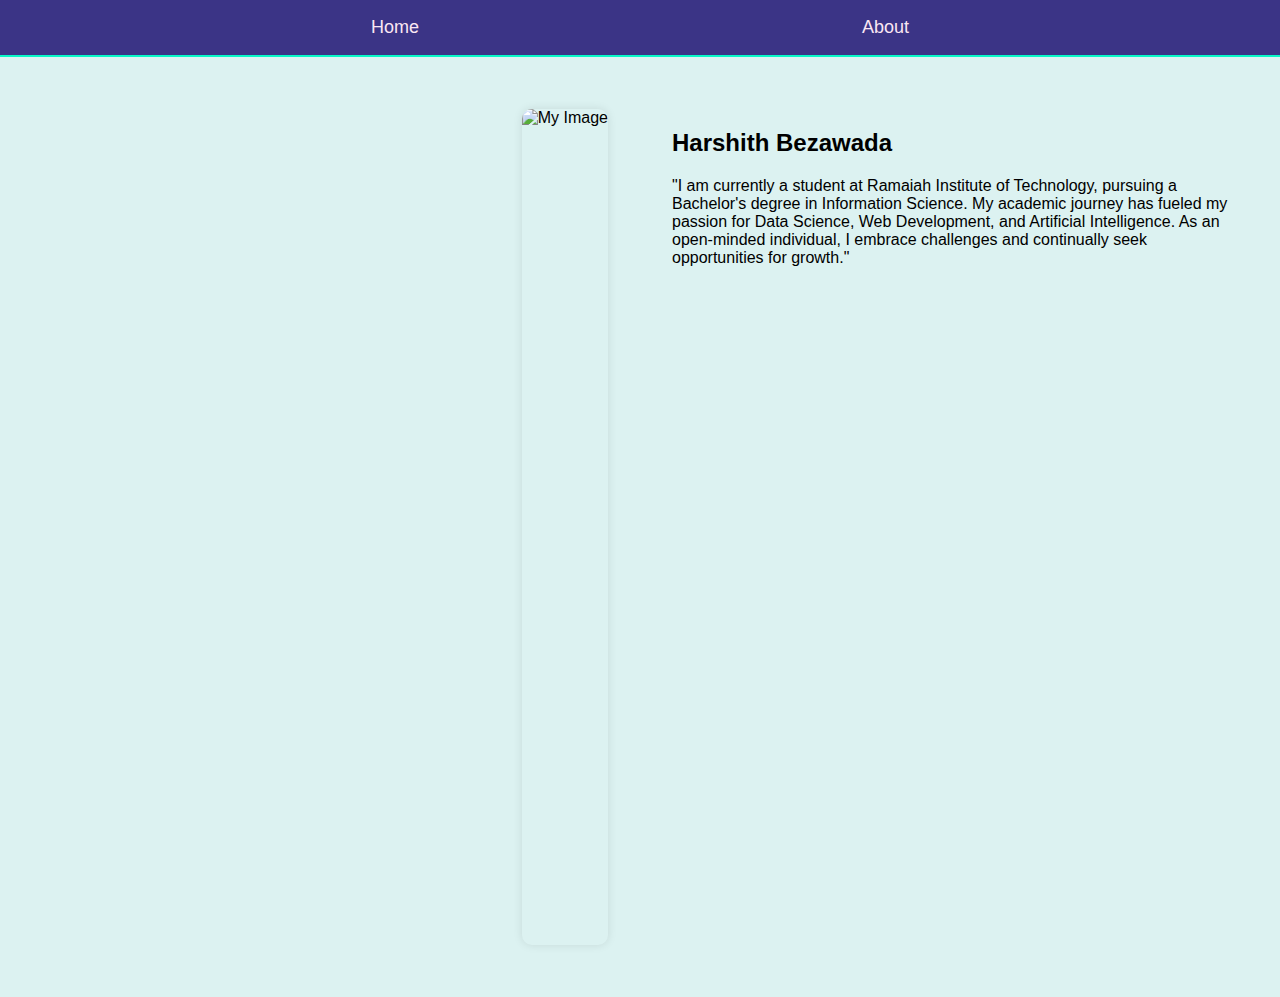
==== index.html @ d0ade3f1 "index" ====
<!DOCTYPE html>
<html lang="en">

<head>
    <meta charset="UTF-8">
    <meta name="viewport" content="width=device-width, initial-scale=1.0">
    <title>My Profile</title>
    <link rel="stylesheet" href="MyProfile.css">
</head>

<body>
    <nav>
        <a href="MyProfile.html">Home</a>
        <a href="About.html">About</a>
    </nav>
    <section class="container">
        <div class="image-container">
            <img src="pic.jpg" alt="My Image">
        </div>

        <div class="text-container">
            <h2>Harshith Bezawada</h2>
            <p>"I am currently a student at Ramaiah Institute of Technology, pursuing a Bachelor's degree in Information Science. My academic journey has fueled my passion for Data Science, Web Development, and Artificial Intelligence. As an open-minded individual, I embrace challenges and continually seek opportunities for growth."</p>
        </div>
    </section>
</body>

</html>
---- MyProfile.css ----
/* Specify the body font, remove margins and padding, set background color, and hide horizontal overflow */
body {
    font-family: Arial, sans-serif;
    margin: 0;
    padding: 0;
    background-color: #DCF2F1;
    overflow-x: hidden; 
}

/* Style the navigation bar */
nav {
    display: flex;
    align-items: center; /* Center the links vertically */
    background-color: #3B3486;
    padding: 0.5em 0; /* Adjust padding */
    justify-content: space-evenly; /* Divide space equally between links */
    border-bottom: 2px solid #09f7c7; /* Add a border at the bottom */
}

/* Style the navigation links */
nav a {
    font-size: 18px;
    color: #FAE7F3;
    text-decoration: none;
    padding: 0.5em 2em;
    margin: 0 2em; /* Adjust margin */
    transition: background-color 0.3s; /* Add transition effect for better visual feedback */
}

/* Remove border from the last link to avoid duplication */
nav a:last-child {
    border-right: none;
}

/* On hover, change the link color and background color */
nav a:hover {
    color: #FFFFFF; /* Change text color on hover */
    background-color: #5B518C; /* Change background color on hover */
    border-radius: 10px; /* Add border radius */
}

/* Style the container for the main content */
section.container {
    display: flex;
    padding: 20px;
    height: 100vh;
}

/* Style the container for the image */
.image-container {
    flex: 1;
    display: flex;
    align-items: stretch;
    justify-content: flex-end;
    padding: 2em;
    box-sizing: border-box;
}

/* Style the image */
.image-container img {
    max-width: 100%;
    height: auto;
    border-radius: 10px;
    box-shadow: 0 0 10px rgba(0, 0, 0, 0.1);
}

/* Style the container for the text */
.text-container {
    flex: 1;
    padding: 2em;
    box-sizing: border-box;
}
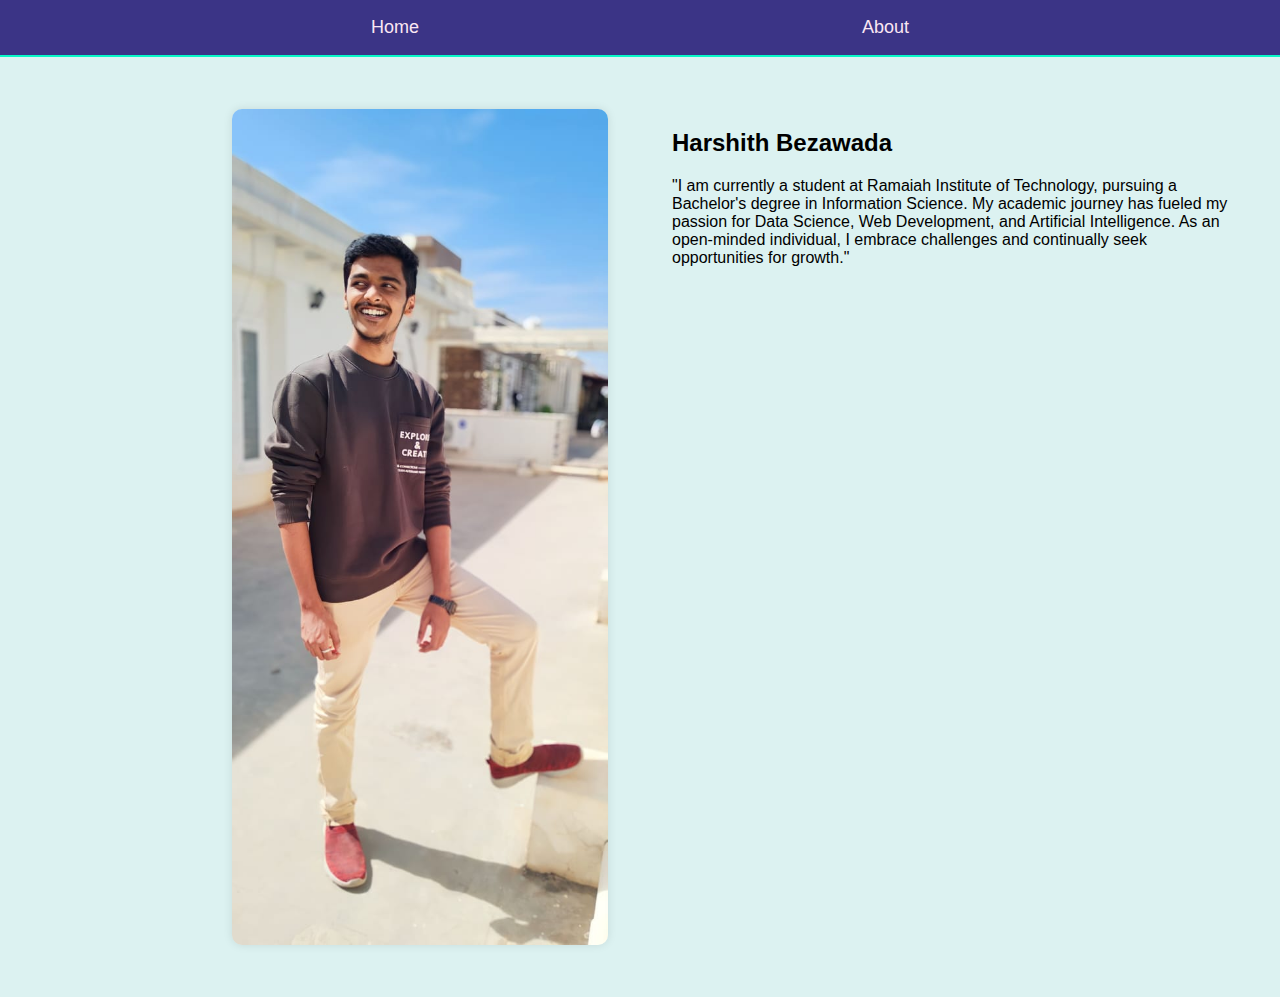
==== commit 98959715: "pic" ====
--- a/index.html
+++ b/index.html
@@ -10,7 +10,7 @@
 
 <body>
     <nav>
-        <a href="MyProfile.html">Home</a>
+        <a href="index.html">Home</a>
         <a href="About.html">About</a>
     </nav>
     <section class="container">
